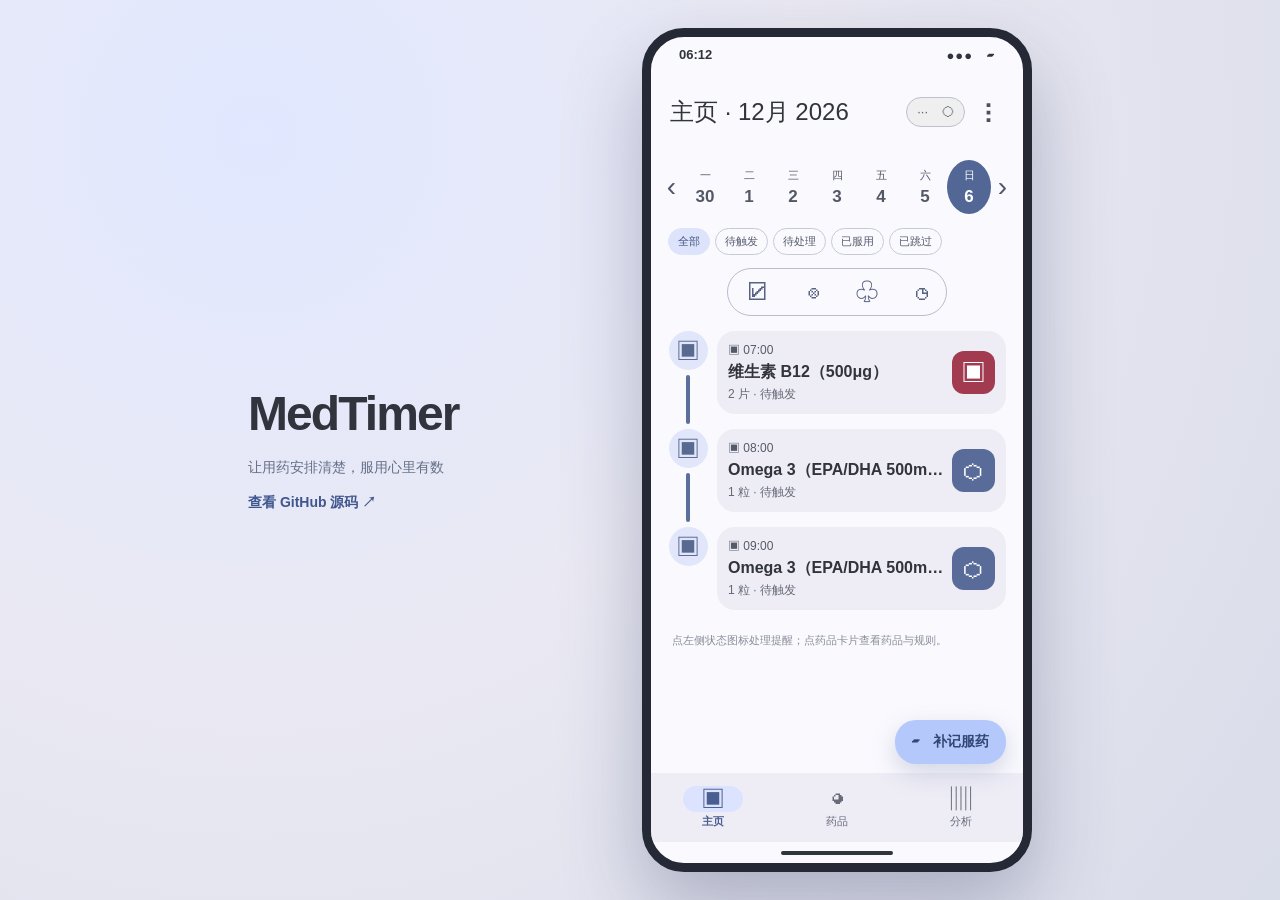
==== index.html @ 26db0005 "Open full demo directly on concentration trend" ====
<!doctype html>
<html lang="zh-CN">
<head>
  <meta charset="utf-8">
  <meta name="viewport" content="width=device-width, initial-scale=1, viewport-fit=cover">
  <meta name="theme-color" content="#faf9fe">
  <meta name="description" content="MedTimer 中文微信小程序界面与交互预览。">
  <title>MedTimer · 微信小程序预览</title>
  <link rel="stylesheet" href="./styles.css?v=concentration-demo-2">
</head>
<body>
  <div class="preview-context"><strong>MedTimer</strong><p>让用药安排清楚，服用心里有数</p><a href="https://github.com/ranielZhang/medtimer-zh-web-demo">查看 GitHub 源码 ↗</a></div>
  <div class="phone" id="phone"><div class="status-bar"><span id="clock">09:41</span><span class="status-signals">●●●　▰</span></div><div id="app" class="app"></div><div class="home-indicator"></div></div>
  <script src="./miniprogram/lib/model.js?v=concentration-demo-2"></script>
  <script src="./app.js?v=concentration-demo-2" defer></script>
</body>
</html>
---- styles.css ----
:root{--bg:#faf9fe;--card:#eeedf5;--blue:#536797;--pale:#dce3fb;--ink:#31333d;--muted:#666a78;--line:#c9cbd6;--green:#91e791}*{box-sizing:border-box}html,body{margin:0;min-height:100%;font-family:-apple-system,BlinkMacSystemFont,"PingFang SC","Microsoft YaHei",sans-serif;color:var(--ink)}body{min-height:100vh;background:radial-gradient(circle at 20% 15%,#e1e8ff,#eae9f3 43%,#d9dce9);display:flex;justify-content:center;align-items:center;gap:64px;padding:24px}button,input,select{font:inherit}.preview-context{width:330px;display:flex;flex-direction:column;gap:15px}.preview-context strong{font-size:48px;line-height:1.1;letter-spacing:-.04em}.preview-context p{font-size:14px;line-height:1.7;color:#657086;margin:0}.preview-context a{color:#40568e;font-size:14px;font-weight:700;text-decoration:none}button{cursor:pointer}button:focus-visible,input:focus-visible,select:focus-visible{outline:3px solid #879bd1;outline-offset:2px}.phone{width:390px;height:min(844px,calc(100vh - 32px));min-height:600px;border:9px solid #252936;border-radius:42px;background:var(--bg);box-shadow:0 35px 80px #3f486b55;overflow:hidden;display:flex;flex-direction:column;position:relative}.status-bar{height:40px;flex:none;padding:10px 28px 4px;font-size:13px;font-weight:700;display:flex;justify-content:space-between}.status-signals{letter-spacing:1px}.home-indicator{height:21px;flex:none;display:flex;align-items:center;justify-content:center}.home-indicator:after{content:"";width:112px;height:4px;border-radius:9px;background:#30343b}.app{flex:1;min-height:0;display:flex;flex-direction:column}.topbar{height:70px;flex:none;display:flex;align-items:center;padding:0 19px;gap:8px}.topbar h1{flex:1;font-size:24px;font-weight:500;line-height:1.15;margin:0}.topbar .back,.topbar .more{border:0;background:none;color:#4c5060;font-size:30px;padding:3px 8px}.topbar .back{font-size:38px}.topbar .capsule{font-size:13px;border:1px solid #bdc0cd;border-radius:18px;padding:5px 10px;color:#5c6070}.scroll{flex:1;min-height:0;overflow-y:auto;scrollbar-width:thin;padding:13px 17px 105px}.scroll::-webkit-scrollbar{width:4px}.scroll::-webkit-scrollbar-thumb{background:#d6d8e0}.week-strip{display:flex;align-items:center;gap:2px;margin:0 -6px 14px}.week-strip>button{border:0;background:none;color:#50556a;font-size:28px;width:25px;padding:0}.week-days{flex:1;display:flex;justify-content:space-between}.week-day{border:0;background:none;display:flex;flex-direction:column;align-items:center;justify-content:center;gap:4px;color:#535866;border-radius:50%;height:54px;width:44px;padding:0}.week-day small{font-size:11px}.week-day strong{font-size:17px}.week-day.selected{background:var(--blue);color:white}.filter-row{display:flex;gap:5px;overflow:auto;scrollbar-width:none;margin-bottom:13px}.filter-row::-webkit-scrollbar{display:none}.filter-row button{white-space:nowrap;border:1px solid #c7c9d5;background:transparent;color:#555b6e;border-radius:20px;padding:5px 9px;font-size:11px}.filter-row button.active{background:var(--pale);border-color:var(--pale);color:#425784}.selection-actions{width:220px;height:48px;border:1.5px solid #b9bdcc;border-radius:30px;margin:8px auto 15px;display:flex;justify-content:space-around;align-items:center;color:#566383;font-size:24px}.timeline{display:flex;flex-direction:column}.event-row{display:flex;gap:9px;min-height:82px}.rail{width:40px;flex:none;display:flex;align-items:center;flex-direction:column}.status-circle{width:39px;height:39px;border:0;border-radius:50%;background:#b4c6f8;color:#36466e;font-size:24px;display:flex;align-items:center;justify-content:center;flex:none}.status-circle.taken{background:#9bea9a;color:#315f4a}.status-circle.scheduled{background:#e1e6fb;color:#596a91}.status-circle.snoozed{background:#e2dafa;color:#66558c}.rail-line{width:4px;background:#5b6e9c;border-radius:5px;flex:1;margin:5px 0}.event-row:last-child .rail-line{background:transparent}.event-card{display:flex;align-items:center;background:var(--card);border:0;border-radius:18px;min-width:0;flex:1;margin-bottom:15px;padding:11px;text-align:left;color:var(--ink)}.event-copy{flex:1;min-width:0;display:flex;flex-direction:column;gap:3px}.event-time{font-size:12px;color:#555a69}.event-name{font-size:16px;font-weight:700;overflow:hidden;text-overflow:ellipsis;white-space:nowrap}.event-dose{font-size:12px;color:#656978}.swatch{height:43px;width:43px;flex:none;margin-left:8px;background:var(--blue);color:white;border-radius:12px;display:flex;align-items:center;justify-content:center;font-size:25px}.hint{font-size:11px;color:#888d9b;line-height:1.5;margin:7px 4px 30px}.empty{text-align:center;padding:54px 10px;color:#858b9a;font-size:13px}.tabbar{height:69px;flex:none;background:#eeedf6;display:flex;justify-content:space-around}.tabbar button{border:0;background:none;width:33%;display:flex;flex-direction:column;align-items:center;justify-content:center;gap:2px;color:#666a79;font-size:11px}.tabbar button b{font-size:24px;line-height:1;font-weight:400;border-radius:20px;padding:1px 18px}.tabbar button.current{color:#4a5f91;font-weight:700}.tabbar button.current b{background:#dce3ff}.fab{position:absolute;bottom:99px;right:17px;border:0;border-radius:21px;background:#b4c8fb;color:#314875;padding:13px 17px;font-size:14px;font-weight:700;box-shadow:0 9px 23px #65749b44}.medicine-card{width:100%;border:0;background:var(--card);border-radius:19px;margin:0 0 14px;padding:18px 15px;text-align:left;color:var(--ink);box-shadow:0 3px 10px #55557715}.medicine-top{display:flex;align-items:center}.medicine-top .swatch{margin:0 12px 0 0}.medicine-text{flex:1;min-width:0;display:flex;flex-direction:column;gap:4px}.medicine-text strong{font-size:16px;line-height:1.25}.medicine-text small{font-size:11px;color:#686d7c}.drag{font-size:21px;color:#787f90}.tags{display:flex;gap:6px;flex-wrap:wrap;margin:12px 0 0 55px}.tags span{background:#dce3fb;color:#53618d;padding:5px 9px;border-radius:14px;font-size:10px}.analysis-switch{display:flex;gap:5px;align-items:center;margin-bottom:14px}.analysis-switch button{width:42px;height:36px;border:1.5px solid #b9bdcc;background:transparent;border-radius:10px;color:#5b6175;font-size:22px}.analysis-switch button.active{background:#dce3fc;border-color:#dce3fc}.analysis-switch select{margin-left:auto;background:#dce3fc;color:#4c5e8b;border:0;padding:9px;border-radius:10px;font-size:13px}.chart-card,.table-card,.calendar-card{background:var(--card);border-radius:20px;padding:20px 13px;margin-bottom:12px}.chart-bars{height:280px;border-bottom:1px solid #b0b4c2;display:flex;justify-content:space-around;align-items:flex-end}.chart-bars.range-30{overflow-x:auto;justify-content:flex-start;gap:4px}.chart-bars.range-30 .bar-col{flex:0 0 24px}.chart-bars.range-30 .bar-stack{width:12px}.bar-col{flex:1;height:100%;display:flex;align-items:center;justify-content:flex-end;flex-direction:column;gap:6px;color:#6b6f7c;font-size:10px}.bar-stack{width:18px;height:90%;display:flex;flex-direction:column;justify-content:flex-end}.bar-taken{background:#526697}.bar-skipped{background:#aec0f3}.legend{display:flex;gap:16px;color:#526697;font-size:11px;margin-top:14px}.legend span:last-child{color:#9fb0e2}.summaries{display:flex;gap:10px}.summary{background:var(--card);border-radius:18px;flex:1;padding:16px 9px;display:flex;flex-direction:column;align-items:center;gap:10px;font-size:11px;color:#6b6f7c}.summary b{font-size:31px;color:#536797}.table-row{display:grid;grid-template-columns:87px 1fr 50px;gap:6px;border-bottom:1px solid #bec1cd;padding:11px 4px;font-size:12px}.table-row.head{font-weight:700}.calendar-head{display:flex;justify-content:space-between;align-items:center;padding:1px 9px 15px;font-size:16px;font-weight:700}.calendar-head button{border:0;background:none;font-size:27px;color:#59627e}.calendar-grid{display:grid;grid-template-columns:repeat(7,1fr);gap:4px}.calendar-cell{border:0;aspect-ratio:1;border-radius:50%;background:#e0e5fb;display:flex;align-items:center;justify-content:center;color:#40465b;font-size:12px}.calendar-cell.day-label{background:none;font-size:11px}.calendar-cell.outside{opacity:.4}.calendar-cell.selected{background:#536797;color:white}.calendar-cell.has-event{font-weight:800}.calendar-list{margin-top:16px;border-top:1px solid var(--line);padding-top:9px;font-size:11px;line-height:1.8}.editor-card{background:#f0eff8;border-radius:18px;padding:17px;margin:0 0 15px}.editor-head{display:flex;align-items:center}.editor-head .swatch{border-radius:50%;margin:0 12px 0 0}.editor-tools{display:flex;justify-content:space-between;font-size:23px;color:#556a99;margin-top:14px}.field{display:flex;flex-direction:column;gap:6px;margin-bottom:13px;font-size:11px;color:#636979}.field input,.field select{width:100%;border:1.5px solid #b5b8c6;background:#fbfaff;border-radius:10px;min-height:38px;padding:7px 10px;color:#333640;font-size:15px}.field-row{display:flex;gap:10px}.field-row .field{flex:1;min-width:0}.subhead{font-size:17px;font-weight:700;margin:18px 4px 12px}.reminder-card{width:100%;border:1px solid #bfc2cf;background:#eeedf5;text-align:left;color:var(--ink);border-radius:17px;padding:15px;margin-bottom:11px}.reminder-card strong{font-size:17px}.reminder-card small{font-size:12px;color:#737887;display:block;margin:6px 0 10px}.advanced-pill{background:#566b9d;color:white;text-align:center;border-radius:22px;padding:7px;font-size:12px}.editor-actions{display:flex;gap:8px;margin:14px 0 40px}.editor-actions button,.add-rule{border:0;background:#566b9d;color:white;border-radius:20px;padding:11px 15px;flex:1;font-size:13px}.editor-actions button.danger{background:#f8e5e9;color:#a23b50}.add-rule{display:block;margin:13px 0}.weekday-choices{display:flex;gap:5px;flex-wrap:wrap;margin:10px 0 18px}.weekday-choices button{height:34px;width:34px;border-radius:50%;border:0;background:#e4e6ef;color:#606677;font-size:12px}.weekday-choices button.selected{background:#566b9d;color:white}.check-row{display:flex;gap:9px;align-items:center;font-size:13px;margin:13px 0}.notice{font-size:11px;color:#858b9b;line-height:1.6;margin:11px 0}.overlay{position:absolute;inset:0;background:#18213c70;z-index:10;display:flex;align-items:flex-end}.sheet{background:#fbfaff;border-radius:20px 20px 0 0;width:100%;padding:22px 18px 28px}.sheet h2{font-size:17px;margin:0 0 15px}.sheet button{display:block;width:100%;border:0;border-bottom:1px solid #d7d9e1;background:none;text-align:left;padding:13px 9px;color:#384054;font-size:14px}.sheet button:last-child{border-bottom:0;color:#7d8391}.menu-pop{position:absolute;z-index:8;right:15px;top:106px;background:#fff;border:1px solid #d1d4df;border-radius:12px;box-shadow:0 12px 25px #55557733;min-width:170px}.menu-pop button{display:block;width:100%;border:0;background:none;text-align:left;padding:12px;font-size:12px;color:#40495f}.menu-pop button+button{border-top:1px solid #edf0f5}@media(max-width:800px){body{display:flex;flex-direction:column;justify-content:flex-start;gap:12px;padding:18px 0 0;background:var(--bg)}.preview-context{width:calc(100vw - 36px);gap:6px}.preview-context strong{font-size:32px}.preview-context p,.preview-context a{font-size:12px}.phone{width:100vw;height:calc(100dvh - 140px);min-height:0;border:0;border-radius:0;box-shadow:none}.status-bar{height:36px}}

.concentration-card{background:var(--card);border-radius:20px;padding:18px 14px;margin-bottom:12px;min-height:280px}.concentration-svg{display:block;width:100%;height:auto;overflow:visible}.concentration-svg line{stroke:#c4c7d2;stroke-width:1}.concentration-axis{display:flex;justify-content:space-between;color:var(--muted);font-size:10px;padding-top:5px}.concentration-legend{display:flex;flex-direction:column;gap:9px;margin-top:16px;color:var(--muted);font-size:11px}.concentration-legend span{display:flex;align-items:center;gap:7px}.concentration-legend i{width:9px;height:9px;border-radius:50%;flex:none}.concentration-note{font-size:11px;line-height:1.6;color:#858b9b;margin:7px 4px 24px}.concentration-empty{text-align:center;min-height:245px;display:flex;flex-direction:column;align-items:center;justify-content:center;color:var(--muted);padding:20px}.concentration-empty p{font-size:12px;line-height:1.6}.concentration-empty button{border:0;border-radius:18px;background:var(--blue);color:#fff;padding:9px 15px;font-size:12px}
.concentration-scale{font-size:11px;color:var(--muted);margin:0 0 9px 2px}
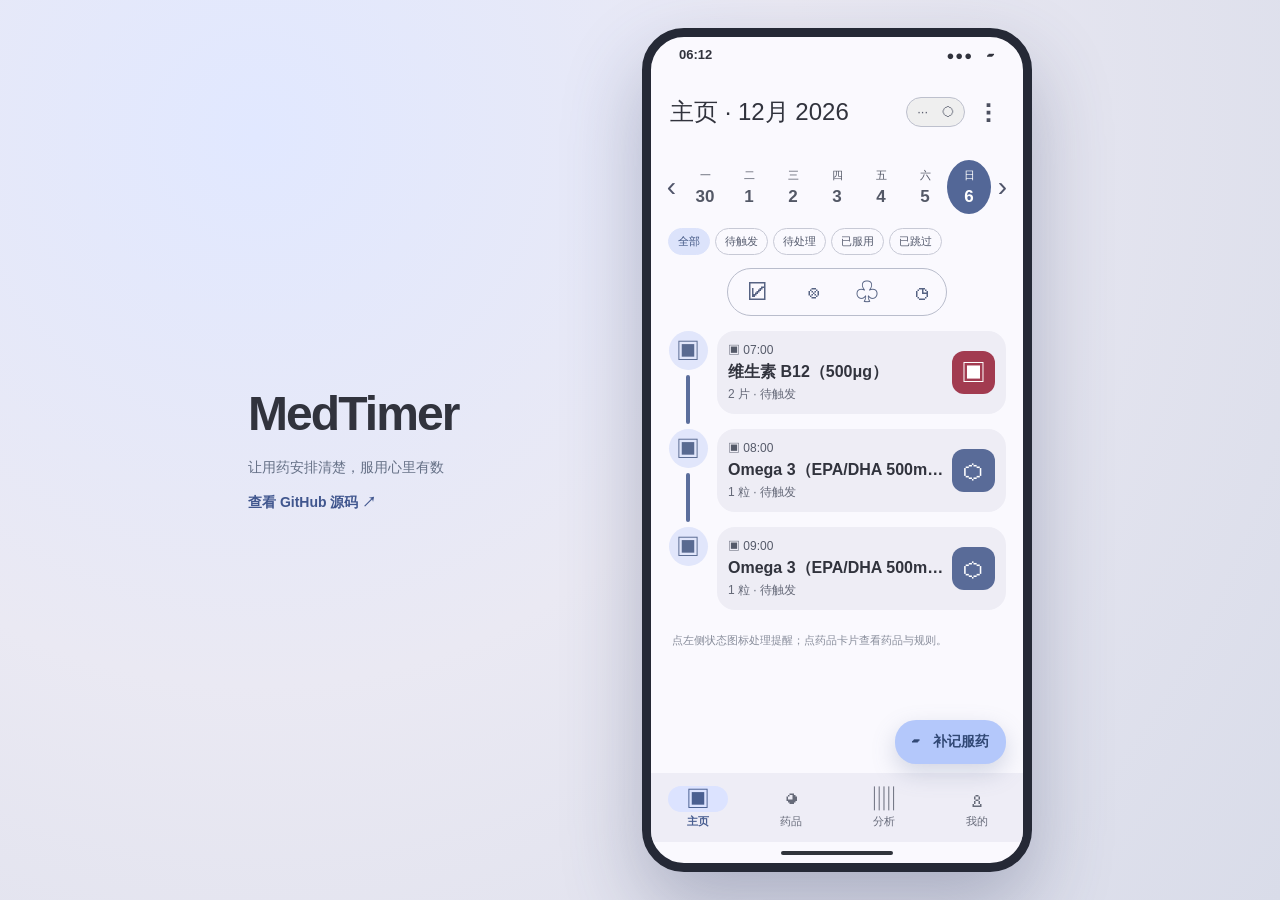
==== commit b843e6cc: "Add My tab to bottom navigation" ====
--- a/index.html
+++ b/index.html
@@ -6,12 +6,12 @@
   <meta name="theme-color" content="#faf9fe">
   <meta name="description" content="MedTimer 中文微信小程序界面与交互预览。">
   <title>MedTimer · 微信小程序预览</title>
-  <link rel="stylesheet" href="./styles.css?v=concentration-demo-2">
+  <link rel="stylesheet" href="./styles.css?v=family-my-1">
 </head>
 <body>
   <div class="preview-context"><strong>MedTimer</strong><p>让用药安排清楚，服用心里有数</p><a href="https://github.com/ranielZhang/medtimer-zh-web-demo">查看 GitHub 源码 ↗</a></div>
   <div class="phone" id="phone"><div class="status-bar"><span id="clock">09:41</span><span class="status-signals">●●●　▰</span></div><div id="app" class="app"></div><div class="home-indicator"></div></div>
-  <script src="./miniprogram/lib/model.js?v=concentration-demo-2"></script>
-  <script src="./app.js?v=concentration-demo-2" defer></script>
+  <script src="./miniprogram/lib/model.js?v=family-my-1"></script>
+  <script src="./app.js?v=family-my-1" defer></script>
 </body>
 </html>
--- a/styles.css
+++ b/styles.css
@@ -1,4 +1,7 @@
-:root{--bg:#faf9fe;--card:#eeedf5;--blue:#536797;--pale:#dce3fb;--ink:#31333d;--muted:#666a78;--line:#c9cbd6;--green:#91e791}*{box-sizing:border-box}html,body{margin:0;min-height:100%;font-family:-apple-system,BlinkMacSystemFont,"PingFang SC","Microsoft YaHei",sans-serif;color:var(--ink)}body{min-height:100vh;background:radial-gradient(circle at 20% 15%,#e1e8ff,#eae9f3 43%,#d9dce9);display:flex;justify-content:center;align-items:center;gap:64px;padding:24px}button,input,select{font:inherit}.preview-context{width:330px;display:flex;flex-direction:column;gap:15px}.preview-context strong{font-size:48px;line-height:1.1;letter-spacing:-.04em}.preview-context p{font-size:14px;line-height:1.7;color:#657086;margin:0}.preview-context a{color:#40568e;font-size:14px;font-weight:700;text-decoration:none}button{cursor:pointer}button:focus-visible,input:focus-visible,select:focus-visible{outline:3px solid #879bd1;outline-offset:2px}.phone{width:390px;height:min(844px,calc(100vh - 32px));min-height:600px;border:9px solid #252936;border-radius:42px;background:var(--bg);box-shadow:0 35px 80px #3f486b55;overflow:hidden;display:flex;flex-direction:column;position:relative}.status-bar{height:40px;flex:none;padding:10px 28px 4px;font-size:13px;font-weight:700;display:flex;justify-content:space-between}.status-signals{letter-spacing:1px}.home-indicator{height:21px;flex:none;display:flex;align-items:center;justify-content:center}.home-indicator:after{content:"";width:112px;height:4px;border-radius:9px;background:#30343b}.app{flex:1;min-height:0;display:flex;flex-direction:column}.topbar{height:70px;flex:none;display:flex;align-items:center;padding:0 19px;gap:8px}.topbar h1{flex:1;font-size:24px;font-weight:500;line-height:1.15;margin:0}.topbar .back,.topbar .more{border:0;background:none;color:#4c5060;font-size:30px;padding:3px 8px}.topbar .back{font-size:38px}.topbar .capsule{font-size:13px;border:1px solid #bdc0cd;border-radius:18px;padding:5px 10px;color:#5c6070}.scroll{flex:1;min-height:0;overflow-y:auto;scrollbar-width:thin;padding:13px 17px 105px}.scroll::-webkit-scrollbar{width:4px}.scroll::-webkit-scrollbar-thumb{background:#d6d8e0}.week-strip{display:flex;align-items:center;gap:2px;margin:0 -6px 14px}.week-strip>button{border:0;background:none;color:#50556a;font-size:28px;width:25px;padding:0}.week-days{flex:1;display:flex;justify-content:space-between}.week-day{border:0;background:none;display:flex;flex-direction:column;align-items:center;justify-content:center;gap:4px;color:#535866;border-radius:50%;height:54px;width:44px;padding:0}.week-day small{font-size:11px}.week-day strong{font-size:17px}.week-day.selected{background:var(--blue);color:white}.filter-row{display:flex;gap:5px;overflow:auto;scrollbar-width:none;margin-bottom:13px}.filter-row::-webkit-scrollbar{display:none}.filter-row button{white-space:nowrap;border:1px solid #c7c9d5;background:transparent;color:#555b6e;border-radius:20px;padding:5px 9px;font-size:11px}.filter-row button.active{background:var(--pale);border-color:var(--pale);color:#425784}.selection-actions{width:220px;height:48px;border:1.5px solid #b9bdcc;border-radius:30px;margin:8px auto 15px;display:flex;justify-content:space-around;align-items:center;color:#566383;font-size:24px}.timeline{display:flex;flex-direction:column}.event-row{display:flex;gap:9px;min-height:82px}.rail{width:40px;flex:none;display:flex;align-items:center;flex-direction:column}.status-circle{width:39px;height:39px;border:0;border-radius:50%;background:#b4c6f8;color:#36466e;font-size:24px;display:flex;align-items:center;justify-content:center;flex:none}.status-circle.taken{background:#9bea9a;color:#315f4a}.status-circle.scheduled{background:#e1e6fb;color:#596a91}.status-circle.snoozed{background:#e2dafa;color:#66558c}.rail-line{width:4px;background:#5b6e9c;border-radius:5px;flex:1;margin:5px 0}.event-row:last-child .rail-line{background:transparent}.event-card{display:flex;align-items:center;background:var(--card);border:0;border-radius:18px;min-width:0;flex:1;margin-bottom:15px;padding:11px;text-align:left;color:var(--ink)}.event-copy{flex:1;min-width:0;display:flex;flex-direction:column;gap:3px}.event-time{font-size:12px;color:#555a69}.event-name{font-size:16px;font-weight:700;overflow:hidden;text-overflow:ellipsis;white-space:nowrap}.event-dose{font-size:12px;color:#656978}.swatch{height:43px;width:43px;flex:none;margin-left:8px;background:var(--blue);color:white;border-radius:12px;display:flex;align-items:center;justify-content:center;font-size:25px}.hint{font-size:11px;color:#888d9b;line-height:1.5;margin:7px 4px 30px}.empty{text-align:center;padding:54px 10px;color:#858b9a;font-size:13px}.tabbar{height:69px;flex:none;background:#eeedf6;display:flex;justify-content:space-around}.tabbar button{border:0;background:none;width:33%;display:flex;flex-direction:column;align-items:center;justify-content:center;gap:2px;color:#666a79;font-size:11px}.tabbar button b{font-size:24px;line-height:1;font-weight:400;border-radius:20px;padding:1px 18px}.tabbar button.current{color:#4a5f91;font-weight:700}.tabbar button.current b{background:#dce3ff}.fab{position:absolute;bottom:99px;right:17px;border:0;border-radius:21px;background:#b4c8fb;color:#314875;padding:13px 17px;font-size:14px;font-weight:700;box-shadow:0 9px 23px #65749b44}.medicine-card{width:100%;border:0;background:var(--card);border-radius:19px;margin:0 0 14px;padding:18px 15px;text-align:left;color:var(--ink);box-shadow:0 3px 10px #55557715}.medicine-top{display:flex;align-items:center}.medicine-top .swatch{margin:0 12px 0 0}.medicine-text{flex:1;min-width:0;display:flex;flex-direction:column;gap:4px}.medicine-text strong{font-size:16px;line-height:1.25}.medicine-text small{font-size:11px;color:#686d7c}.drag{font-size:21px;color:#787f90}.tags{display:flex;gap:6px;flex-wrap:wrap;margin:12px 0 0 55px}.tags span{background:#dce3fb;color:#53618d;padding:5px 9px;border-radius:14px;font-size:10px}.analysis-switch{display:flex;gap:5px;align-items:center;margin-bottom:14px}.analysis-switch button{width:42px;height:36px;border:1.5px solid #b9bdcc;background:transparent;border-radius:10px;color:#5b6175;font-size:22px}.analysis-switch button.active{background:#dce3fc;border-color:#dce3fc}.analysis-switch select{margin-left:auto;background:#dce3fc;color:#4c5e8b;border:0;padding:9px;border-radius:10px;font-size:13px}.chart-card,.table-card,.calendar-card{background:var(--card);border-radius:20px;padding:20px 13px;margin-bottom:12px}.chart-bars{height:280px;border-bottom:1px solid #b0b4c2;display:flex;justify-content:space-around;align-items:flex-end}.chart-bars.range-30{overflow-x:auto;justify-content:flex-start;gap:4px}.chart-bars.range-30 .bar-col{flex:0 0 24px}.chart-bars.range-30 .bar-stack{width:12px}.bar-col{flex:1;height:100%;display:flex;align-items:center;justify-content:flex-end;flex-direction:column;gap:6px;color:#6b6f7c;font-size:10px}.bar-stack{width:18px;height:90%;display:flex;flex-direction:column;justify-content:flex-end}.bar-taken{background:#526697}.bar-skipped{background:#aec0f3}.legend{display:flex;gap:16px;color:#526697;font-size:11px;margin-top:14px}.legend span:last-child{color:#9fb0e2}.summaries{display:flex;gap:10px}.summary{background:var(--card);border-radius:18px;flex:1;padding:16px 9px;display:flex;flex-direction:column;align-items:center;gap:10px;font-size:11px;color:#6b6f7c}.summary b{font-size:31px;color:#536797}.table-row{display:grid;grid-template-columns:87px 1fr 50px;gap:6px;border-bottom:1px solid #bec1cd;padding:11px 4px;font-size:12px}.table-row.head{font-weight:700}.calendar-head{display:flex;justify-content:space-between;align-items:center;padding:1px 9px 15px;font-size:16px;font-weight:700}.calendar-head button{border:0;background:none;font-size:27px;color:#59627e}.calendar-grid{display:grid;grid-template-columns:repeat(7,1fr);gap:4px}.calendar-cell{border:0;aspect-ratio:1;border-radius:50%;background:#e0e5fb;display:flex;align-items:center;justify-content:center;color:#40465b;font-size:12px}.calendar-cell.day-label{background:none;font-size:11px}.calendar-cell.outside{opacity:.4}.calendar-cell.selected{background:#536797;color:white}.calendar-cell.has-event{font-weight:800}.calendar-list{margin-top:16px;border-top:1px solid var(--line);padding-top:9px;font-size:11px;line-height:1.8}.editor-card{background:#f0eff8;border-radius:18px;padding:17px;margin:0 0 15px}.editor-head{display:flex;align-items:center}.editor-head .swatch{border-radius:50%;margin:0 12px 0 0}.editor-tools{display:flex;justify-content:space-between;font-size:23px;color:#556a99;margin-top:14px}.field{display:flex;flex-direction:column;gap:6px;margin-bottom:13px;font-size:11px;color:#636979}.field input,.field select{width:100%;border:1.5px solid #b5b8c6;background:#fbfaff;border-radius:10px;min-height:38px;padding:7px 10px;color:#333640;font-size:15px}.field-row{display:flex;gap:10px}.field-row .field{flex:1;min-width:0}.subhead{font-size:17px;font-weight:700;margin:18px 4px 12px}.reminder-card{width:100%;border:1px solid #bfc2cf;background:#eeedf5;text-align:left;color:var(--ink);border-radius:17px;padding:15px;margin-bottom:11px}.reminder-card strong{font-size:17px}.reminder-card small{font-size:12px;color:#737887;display:block;margin:6px 0 10px}.advanced-pill{background:#566b9d;color:white;text-align:center;border-radius:22px;padding:7px;font-size:12px}.editor-actions{display:flex;gap:8px;margin:14px 0 40px}.editor-actions button,.add-rule{border:0;background:#566b9d;color:white;border-radius:20px;padding:11px 15px;flex:1;font-size:13px}.editor-actions button.danger{background:#f8e5e9;color:#a23b50}.add-rule{display:block;margin:13px 0}.weekday-choices{display:flex;gap:5px;flex-wrap:wrap;margin:10px 0 18px}.weekday-choices button{height:34px;width:34px;border-radius:50%;border:0;background:#e4e6ef;color:#606677;font-size:12px}.weekday-choices button.selected{background:#566b9d;color:white}.check-row{display:flex;gap:9px;align-items:center;font-size:13px;margin:13px 0}.notice{font-size:11px;color:#858b9b;line-height:1.6;margin:11px 0}.overlay{position:absolute;inset:0;background:#18213c70;z-index:10;display:flex;align-items:flex-end}.sheet{background:#fbfaff;border-radius:20px 20px 0 0;width:100%;padding:22px 18px 28px}.sheet h2{font-size:17px;margin:0 0 15px}.sheet button{display:block;width:100%;border:0;border-bottom:1px solid #d7d9e1;background:none;text-align:left;padding:13px 9px;color:#384054;font-size:14px}.sheet button:last-child{border-bottom:0;color:#7d8391}.menu-pop{position:absolute;z-index:8;right:15px;top:106px;background:#fff;border:1px solid #d1d4df;border-radius:12px;box-shadow:0 12px 25px #55557733;min-width:170px}.menu-pop button{display:block;width:100%;border:0;background:none;text-align:left;padding:12px;font-size:12px;color:#40495f}.menu-pop button+button{border-top:1px solid #edf0f5}@media(max-width:800px){body{display:flex;flex-direction:column;justify-content:flex-start;gap:12px;padding:18px 0 0;background:var(--bg)}.preview-context{width:calc(100vw - 36px);gap:6px}.preview-context strong{font-size:32px}.preview-context p,.preview-context a{font-size:12px}.phone{width:100vw;height:calc(100dvh - 140px);min-height:0;border:0;border-radius:0;box-shadow:none}.status-bar{height:36px}}
+:root{--bg:#faf9fe;--card:#eeedf5;--blue:#536797;--pale:#dce3fb;--ink:#31333d;--muted:#666a78;--line:#c9cbd6;--green:#91e791}*{box-sizing:border-box}html,body{margin:0;min-height:100%;font-family:-apple-system,BlinkMacSystemFont,"PingFang SC","Microsoft YaHei",sans-serif;color:var(--ink)}body{min-height:100vh;background:radial-gradient(circle at 20% 15%,#e1e8ff,#eae9f3 43%,#d9dce9);display:flex;justify-content:center;align-items:center;gap:64px;padding:24px}button,input,select{font:inherit}.preview-context{width:330px;display:flex;flex-direction:column;gap:15px}.preview-context strong{font-size:48px;line-height:1.1;letter-spacing:-.04em}.preview-context p{font-size:14px;line-height:1.7;color:#657086;margin:0}.preview-context a{color:#40568e;font-size:14px;font-weight:700;text-decoration:none}button{cursor:pointer}button:focus-visible,input:focus-visible,select:focus-visible{outline:3px solid #879bd1;outline-offset:2px}.phone{width:390px;height:min(844px,calc(100vh - 32px));min-height:600px;border:9px solid #252936;border-radius:42px;background:var(--bg);box-shadow:0 35px 80px #3f486b55;overflow:hidden;display:flex;flex-direction:column;position:relative}.status-bar{height:40px;flex:none;padding:10px 28px 4px;font-size:13px;font-weight:700;display:flex;justify-content:space-between}.status-signals{letter-spacing:1px}.home-indicator{height:21px;flex:none;display:flex;align-items:center;justify-content:center}.home-indicator:after{content:"";width:112px;height:4px;border-radius:9px;background:#30343b}.app{flex:1;min-height:0;display:flex;flex-direction:column}.topbar{height:70px;flex:none;display:flex;align-items:center;padding:0 19px;gap:8px}.topbar h1{flex:1;font-size:24px;font-weight:500;line-height:1.15;margin:0}.topbar .back,.topbar .more{border:0;background:none;color:#4c5060;font-size:30px;padding:3px 8px}.topbar .back{font-size:38px}.topbar .capsule{font-size:13px;border:1px solid #bdc0cd;border-radius:18px;padding:5px 10px;color:#5c6070}.scroll{flex:1;min-height:0;overflow-y:auto;scrollbar-width:thin;padding:13px 17px 105px}.scroll::-webkit-scrollbar{width:4px}.scroll::-webkit-scrollbar-thumb{background:#d6d8e0}.week-strip{display:flex;align-items:center;gap:2px;margin:0 -6px 14px}.week-strip>button{border:0;background:none;color:#50556a;font-size:28px;width:25px;padding:0}.week-days{flex:1;display:flex;justify-content:space-between}.week-day{border:0;background:none;display:flex;flex-direction:column;align-items:center;justify-content:center;gap:4px;color:#535866;border-radius:50%;height:54px;width:44px;padding:0}.week-day small{font-size:11px}.week-day strong{font-size:17px}.week-day.selected{background:var(--blue);color:white}.filter-row{display:flex;gap:5px;overflow:auto;scrollbar-width:none;margin-bottom:13px}.filter-row::-webkit-scrollbar{display:none}.filter-row button{white-space:nowrap;border:1px solid #c7c9d5;background:transparent;color:#555b6e;border-radius:20px;padding:5px 9px;font-size:11px}.filter-row button.active{background:var(--pale);border-color:var(--pale);color:#425784}.selection-actions{width:220px;height:48px;border:1.5px solid #b9bdcc;border-radius:30px;margin:8px auto 15px;display:flex;justify-content:space-around;align-items:center;color:#566383;font-size:24px}.timeline{display:flex;flex-direction:column}.event-row{display:flex;gap:9px;min-height:82px}.rail{width:40px;flex:none;display:flex;align-items:center;flex-direction:column}.status-circle{width:39px;height:39px;border:0;border-radius:50%;background:#b4c6f8;color:#36466e;font-size:24px;display:flex;align-items:center;justify-content:center;flex:none}.status-circle.taken{background:#9bea9a;color:#315f4a}.status-circle.scheduled{background:#e1e6fb;color:#596a91}.status-circle.snoozed{background:#e2dafa;color:#66558c}.rail-line{width:4px;background:#5b6e9c;border-radius:5px;flex:1;margin:5px 0}.event-row:last-child .rail-line{background:transparent}.event-card{display:flex;align-items:center;background:var(--card);border:0;border-radius:18px;min-width:0;flex:1;margin-bottom:15px;padding:11px;text-align:left;color:var(--ink)}.event-copy{flex:1;min-width:0;display:flex;flex-direction:column;gap:3px}.event-time{font-size:12px;color:#555a69}.event-name{font-size:16px;font-weight:700;overflow:hidden;text-overflow:ellipsis;white-space:nowrap}.event-dose{font-size:12px;color:#656978}.swatch{height:43px;width:43px;flex:none;margin-left:8px;background:var(--blue);color:white;border-radius:12px;display:flex;align-items:center;justify-content:center;font-size:25px}.hint{font-size:11px;color:#888d9b;line-height:1.5;margin:7px 4px 30px}.empty{text-align:center;padding:54px 10px;color:#858b9a;font-size:13px}.tabbar{height:69px;flex:none;background:#eeedf6;display:flex;justify-content:space-around}.tabbar button{border:0;background:none;width:25%;display:flex;flex-direction:column;align-items:center;justify-content:center;gap:2px;color:#666a79;font-size:11px}.tabbar button b{font-size:24px;line-height:1;font-weight:400;border-radius:20px;padding:1px 18px}.tabbar button.current{color:#4a5f91;font-weight:700}.tabbar button.current b{background:#dce3ff}.fab{position:absolute;bottom:99px;right:17px;border:0;border-radius:21px;background:#b4c8fb;color:#314875;padding:13px 17px;font-size:14px;font-weight:700;box-shadow:0 9px 23px #65749b44}.medicine-card{width:100%;border:0;background:var(--card);border-radius:19px;margin:0 0 14px;padding:18px 15px;text-align:left;color:var(--ink);box-shadow:0 3px 10px #55557715}.medicine-top{display:flex;align-items:center}.medicine-top .swatch{margin:0 12px 0 0}.medicine-text{flex:1;min-width:0;display:flex;flex-direction:column;gap:4px}.medicine-text strong{font-size:16px;line-height:1.25}.medicine-text small{font-size:11px;color:#686d7c}.drag{font-size:21px;color:#787f90}.tags{display:flex;gap:6px;flex-wrap:wrap;margin:12px 0 0 55px}.tags span{background:#dce3fb;color:#53618d;padding:5px 9px;border-radius:14px;font-size:10px}.analysis-switch{display:flex;gap:5px;align-items:center;margin-bottom:14px}.analysis-switch button{width:42px;height:36px;border:1.5px solid #b9bdcc;background:transparent;border-radius:10px;color:#5b6175;font-size:22px}.analysis-switch button.active{background:#dce3fc;border-color:#dce3fc}.analysis-switch select{margin-left:auto;background:#dce3fc;color:#4c5e8b;border:0;padding:9px;border-radius:10px;font-size:13px}.chart-card,.table-card,.calendar-card{background:var(--card);border-radius:20px;padding:20px 13px;margin-bottom:12px}.chart-bars{height:280px;border-bottom:1px solid #b0b4c2;display:flex;justify-content:space-around;align-items:flex-end}.chart-bars.range-30{overflow:hidden;justify-content:space-between;gap:0}.chart-bars.range-30 .bar-col{flex:1 1 0;min-width:0}.chart-bars.range-30 .bar-stack{width:6px}.bar-col{flex:1;height:100%;display:flex;align-items:center;justify-content:flex-end;flex-direction:column;gap:6px;color:#6b6f7c;font-size:10px}.bar-stack{width:18px;height:90%;display:flex;flex-direction:column;justify-content:flex-end}.bar-taken{background:#526697}.bar-skipped{background:#aec0f3}.legend{display:flex;gap:16px;color:#526697;font-size:11px;margin-top:14px}.legend span:last-child{color:#9fb0e2}.summaries{display:flex;gap:10px}.summary{background:var(--card);border-radius:18px;flex:1;padding:16px 9px;display:flex;flex-direction:column;align-items:center;gap:10px;font-size:11px;color:#6b6f7c}.summary b{font-size:31px;color:#536797}.table-row{display:grid;grid-template-columns:87px 1fr 50px;gap:6px;border-bottom:1px solid #bec1cd;padding:11px 4px;font-size:12px}.table-row.head{font-weight:700}.calendar-head{display:flex;justify-content:space-between;align-items:center;padding:1px 9px 15px;font-size:16px;font-weight:700}.calendar-head button{border:0;background:none;font-size:27px;color:#59627e}.calendar-grid{display:grid;grid-template-columns:repeat(7,1fr);gap:4px}.calendar-cell{border:0;aspect-ratio:1;border-radius:50%;background:#e0e5fb;display:flex;align-items:center;justify-content:center;color:#40465b;font-size:12px}.calendar-cell.day-label{background:none;font-size:11px}.calendar-cell.outside{opacity:.4}.calendar-cell.selected{background:#536797;color:white}.calendar-cell.has-event{font-weight:800}.calendar-list{margin-top:16px;border-top:1px solid var(--line);padding-top:9px;font-size:11px;line-height:1.8}.editor-card{background:#f0eff8;border-radius:18px;padding:17px;margin:0 0 15px}.editor-head{display:flex;align-items:center}.editor-head .swatch{border-radius:50%;margin:0 12px 0 0}.editor-tools{display:flex;justify-content:space-between;font-size:23px;color:#556a99;margin-top:14px}.field{display:flex;flex-direction:column;gap:6px;margin-bottom:13px;font-size:11px;color:#636979}.field input,.field select{width:100%;border:1.5px solid #b5b8c6;background:#fbfaff;border-radius:10px;min-height:38px;padding:7px 10px;color:#333640;font-size:15px}.field-row{display:flex;gap:10px}.field-row .field{flex:1;min-width:0}.subhead{font-size:17px;font-weight:700;margin:18px 4px 12px}.reminder-card{width:100%;border:1px solid #bfc2cf;background:#eeedf5;text-align:left;color:var(--ink);border-radius:17px;padding:15px;margin-bottom:11px}.reminder-card strong{font-size:17px}.reminder-card small{font-size:12px;color:#737887;display:block;margin:6px 0 10px}.advanced-pill{background:#566b9d;color:white;text-align:center;border-radius:22px;padding:7px;font-size:12px}.editor-actions{display:flex;gap:8px;margin:14px 0 40px}.editor-actions button,.add-rule{border:0;background:#566b9d;color:white;border-radius:20px;padding:11px 15px;flex:1;font-size:13px}.editor-actions button.danger{background:#f8e5e9;color:#a23b50}.add-rule{display:block;margin:13px 0}.weekday-choices{display:flex;gap:5px;flex-wrap:wrap;margin:10px 0 18px}.weekday-choices button{height:34px;width:34px;border-radius:50%;border:0;background:#e4e6ef;color:#606677;font-size:12px}.weekday-choices button.selected{background:#566b9d;color:white}.check-row{display:flex;gap:9px;align-items:center;font-size:13px;margin:13px 0}.notice{font-size:11px;color:#858b9b;line-height:1.6;margin:11px 0}.overlay{position:absolute;inset:0;background:#18213c70;z-index:10;display:flex;align-items:flex-end}.sheet{background:#fbfaff;border-radius:20px 20px 0 0;width:100%;padding:22px 18px 28px}.sheet h2{font-size:17px;margin:0 0 15px}.sheet button{display:block;width:100%;border:0;border-bottom:1px solid #d7d9e1;background:none;text-align:left;padding:13px 9px;color:#384054;font-size:14px}.sheet button:last-child{border-bottom:0;color:#7d8391}.menu-pop{position:absolute;z-index:8;right:15px;top:106px;background:#fff;border:1px solid #d1d4df;border-radius:12px;box-shadow:0 12px 25px #55557733;min-width:170px}.menu-pop button{display:block;width:100%;border:0;background:none;text-align:left;padding:12px;font-size:12px;color:#40495f}.menu-pop button+button{border-top:1px solid #edf0f5}@media(max-width:800px){body{display:flex;flex-direction:column;justify-content:flex-start;gap:12px;padding:18px 0 0;background:var(--bg)}.preview-context{width:calc(100vw - 36px);gap:6px}.preview-context strong{font-size:32px}.preview-context p,.preview-context a{font-size:12px}.phone{width:100vw;height:calc(100dvh - 140px);min-height:0;border:0;border-radius:0;box-shadow:none}.status-bar{height:36px}}
 
 .concentration-card{background:var(--card);border-radius:20px;padding:18px 14px;margin-bottom:12px;min-height:280px}.concentration-svg{display:block;width:100%;height:auto;overflow:visible}.concentration-svg line{stroke:#c4c7d2;stroke-width:1}.concentration-axis{display:flex;justify-content:space-between;color:var(--muted);font-size:10px;padding-top:5px}.concentration-legend{display:flex;flex-direction:column;gap:9px;margin-top:16px;color:var(--muted);font-size:11px}.concentration-legend span{display:flex;align-items:center;gap:7px}.concentration-legend i{width:9px;height:9px;border-radius:50%;flex:none}.concentration-note{font-size:11px;line-height:1.6;color:#858b9b;margin:7px 4px 24px}.concentration-empty{text-align:center;min-height:245px;display:flex;flex-direction:column;align-items:center;justify-content:center;color:var(--muted);padding:20px}.concentration-empty p{font-size:12px;line-height:1.6}.concentration-empty button{border:0;border-radius:18px;background:var(--blue);color:#fff;padding:9px 15px;font-size:12px}
 .concentration-scale{font-size:11px;color:var(--muted);margin:0 0 9px 2px}
+.chart-axis{height:18px;display:flex;align-items:flex-start;color:#6b6f7c;font-size:9px;line-height:1;white-space:nowrap}.chart-axis>span{flex:1;min-width:0;text-align:center}.chart-axis.range-30>span{flex:1 1 0}
+.family-intro{display:flex;flex-direction:column;text-align:center;padding:20px 10px 14px}.family-intro h2{font-size:20px;margin:12px 0 8px}.family-intro p,.family-card p{font-size:12px;line-height:1.65;color:#717686}.family-icon{width:58px;height:58px;margin:auto;border-radius:20px;background:#dce3fb;color:#526797;display:flex;align-items:center;justify-content:center;font-size:32px}.family-card{background:var(--card);border-radius:18px;padding:17px;margin-bottom:12px}.family-card h3{font-size:15px;margin:0 0 8px}.family-primary,.family-secondary,.family-leave{width:100%;border:0;border-radius:22px;padding:11px 14px;font-size:13px;font-weight:700}.family-primary{background:var(--blue);color:white}.family-secondary{background:#dce3fb;color:#455a8d}.family-code-card{text-align:center;padding:22px 17px}.family-eyebrow{display:block;font-size:12px;color:#6f7482}.family-code{display:block;font-size:36px;letter-spacing:7px;color:var(--blue);margin:11px 0}.family-member{display:flex;align-items:center;gap:11px;padding:11px 0;border-top:1px solid var(--line)}.family-avatar{width:38px;height:38px;border-radius:50%;display:flex;align-items:center;justify-content:center;background:#dce3fb;color:#526797;font-weight:700}.family-member>span:nth-child(2){flex:1;display:flex;flex-direction:column;gap:4px}.family-member small{font-size:11px;color:#777c89}.family-member em{font-style:normal;color:#536797;font-size:11px}.family-leave{background:#f8e5e9;color:#a23b50;margin:4px 0 8px}
+.mine-profile{display:flex;align-items:center;gap:12px;background:var(--card);border-radius:18px;padding:17px;margin-bottom:12px}.mine-avatar{width:46px;height:46px;border-radius:50%;display:flex;align-items:center;justify-content:center;background:#dce3fb;color:#526797;font-size:18px;font-weight:700;flex:none}.mine-profile>div:nth-child(2){flex:1;display:flex;flex-direction:column;gap:5px}.mine-profile strong{font-size:15px}.mine-profile small,.mine-muted{font-size:11px;color:#777c89}.mine-chevron{color:#818694;font-size:24px}.mine-stats{display:flex;gap:10px;margin-bottom:12px}.mine-stats>div{background:var(--card);border-radius:16px;padding:14px;flex:1;display:flex;align-items:baseline;gap:8px}.mine-stats strong{color:var(--blue);font-size:24px}.mine-row{width:100%;display:flex;align-items:center;gap:12px;background:var(--card);border:0;border-radius:16px;padding:14px;margin-bottom:9px;text-align:left;color:var(--ink)}.mine-row-icon{width:35px;height:35px;border-radius:12px;background:#dce3fb;color:#536797;display:flex;align-items:center;justify-content:center;font-size:19px;flex:none}.mine-row>span:nth-child(2){flex:1;display:flex;flex-direction:column;gap:4px}.mine-row strong{font-size:13px}.mine-row small{font-size:11px;color:#777c89}.mine-row>b{font-size:20px;color:#818694;font-weight:400}
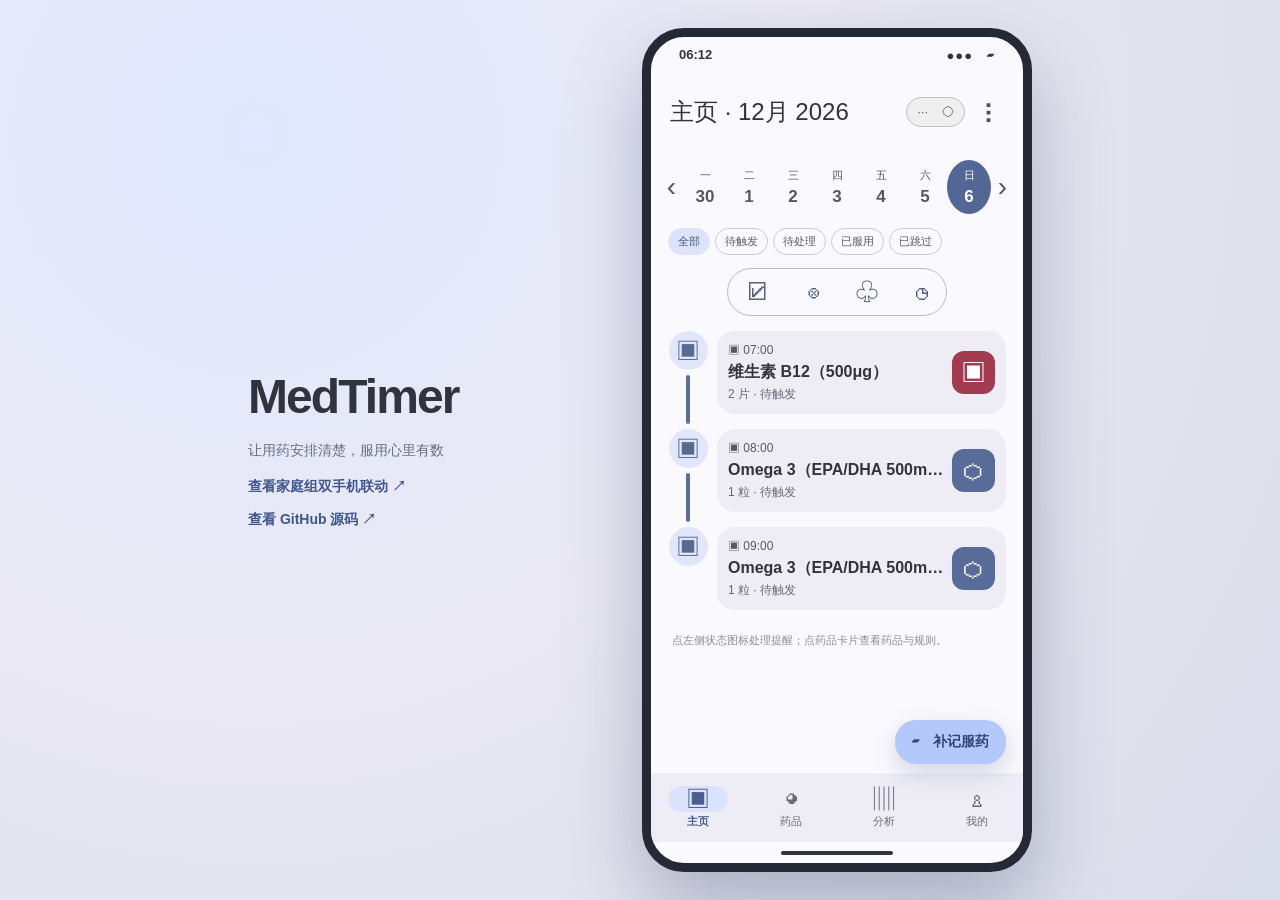
==== commit 4986a8ee: "Add linked two-phone family demo" ====
--- a/index.html
+++ b/index.html
@@ -6,12 +6,13 @@
   <meta name="theme-color" content="#faf9fe">
   <meta name="description" content="MedTimer 中文微信小程序界面与交互预览。">
   <title>MedTimer · 微信小程序预览</title>
-  <link rel="stylesheet" href="./styles.css?v=family-my-1">
+  <script>if (new URLSearchParams(location.search).has("familyPreview")) document.documentElement.classList.add("family-embed");</script>
+  <link rel="stylesheet" href="./styles.css?v=family-sync-2">
 </head>
 <body>
-  <div class="preview-context"><strong>MedTimer</strong><p>让用药安排清楚，服用心里有数</p><a href="https://github.com/ranielZhang/medtimer-zh-web-demo">查看 GitHub 源码 ↗</a></div>
+  <div class="preview-context"><strong>MedTimer</strong><p>让用药安排清楚，服用心里有数</p><a href="./family-demo.html">查看家庭组双手机联动 ↗</a><a href="https://github.com/ranielZhang/medtimer-zh-web-demo">查看 GitHub 源码 ↗</a></div>
   <div class="phone" id="phone"><div class="status-bar"><span id="clock">09:41</span><span class="status-signals">●●●　▰</span></div><div id="app" class="app"></div><div class="home-indicator"></div></div>
-  <script src="./miniprogram/lib/model.js?v=family-my-1"></script>
-  <script src="./app.js?v=family-my-1" defer></script>
+  <script src="./miniprogram/lib/model.js?v=family-sync-2"></script>
+  <script src="./app.js?v=family-sync-2" defer></script>
 </body>
 </html>
--- a/styles.css
+++ b/styles.css
@@ -5,3 +5,4 @@
 .chart-axis{height:18px;display:flex;align-items:flex-start;color:#6b6f7c;font-size:9px;line-height:1;white-space:nowrap}.chart-axis>span{flex:1;min-width:0;text-align:center}.chart-axis.range-30>span{flex:1 1 0}
 .family-intro{display:flex;flex-direction:column;text-align:center;padding:20px 10px 14px}.family-intro h2{font-size:20px;margin:12px 0 8px}.family-intro p,.family-card p{font-size:12px;line-height:1.65;color:#717686}.family-icon{width:58px;height:58px;margin:auto;border-radius:20px;background:#dce3fb;color:#526797;display:flex;align-items:center;justify-content:center;font-size:32px}.family-card{background:var(--card);border-radius:18px;padding:17px;margin-bottom:12px}.family-card h3{font-size:15px;margin:0 0 8px}.family-primary,.family-secondary,.family-leave{width:100%;border:0;border-radius:22px;padding:11px 14px;font-size:13px;font-weight:700}.family-primary{background:var(--blue);color:white}.family-secondary{background:#dce3fb;color:#455a8d}.family-code-card{text-align:center;padding:22px 17px}.family-eyebrow{display:block;font-size:12px;color:#6f7482}.family-code{display:block;font-size:36px;letter-spacing:7px;color:var(--blue);margin:11px 0}.family-member{display:flex;align-items:center;gap:11px;padding:11px 0;border-top:1px solid var(--line)}.family-avatar{width:38px;height:38px;border-radius:50%;display:flex;align-items:center;justify-content:center;background:#dce3fb;color:#526797;font-weight:700}.family-member>span:nth-child(2){flex:1;display:flex;flex-direction:column;gap:4px}.family-member small{font-size:11px;color:#777c89}.family-member em{font-style:normal;color:#536797;font-size:11px}.family-leave{background:#f8e5e9;color:#a23b50;margin:4px 0 8px}
 .mine-profile{display:flex;align-items:center;gap:12px;background:var(--card);border-radius:18px;padding:17px;margin-bottom:12px}.mine-avatar{width:46px;height:46px;border-radius:50%;display:flex;align-items:center;justify-content:center;background:#dce3fb;color:#526797;font-size:18px;font-weight:700;flex:none}.mine-profile>div:nth-child(2){flex:1;display:flex;flex-direction:column;gap:5px}.mine-profile strong{font-size:15px}.mine-profile small,.mine-muted{font-size:11px;color:#777c89}.mine-chevron{color:#818694;font-size:24px}.mine-stats{display:flex;gap:10px;margin-bottom:12px}.mine-stats>div{background:var(--card);border-radius:16px;padding:14px;flex:1;display:flex;align-items:baseline;gap:8px}.mine-stats strong{color:var(--blue);font-size:24px}.mine-row{width:100%;display:flex;align-items:center;gap:12px;background:var(--card);border:0;border-radius:16px;padding:14px;margin-bottom:9px;text-align:left;color:var(--ink)}.mine-row-icon{width:35px;height:35px;border-radius:12px;background:#dce3fb;color:#536797;display:flex;align-items:center;justify-content:center;font-size:19px;flex:none}.mine-row>span:nth-child(2){flex:1;display:flex;flex-direction:column;gap:4px}.mine-row strong{font-size:13px}.mine-row small{font-size:11px;color:#777c89}.mine-row>b{font-size:20px;color:#818694;font-weight:400}
+.family-embed body{min-height:100vh;background:transparent;display:flex;justify-content:center;align-items:flex-start;gap:0;padding:8px 0}.family-embed .preview-context{display:none}.family-embed .phone{width:min(400px,100vw);height:calc(100vh - 16px);min-height:0;border:9px solid #252936;border-radius:42px;box-shadow:0 18px 36px #3f486b44;margin:0 auto}@media(max-width:800px){.family-embed body{padding:8px 0;background:transparent}.family-embed .phone{width:min(400px,100vw - 12px);height:calc(100dvh - 16px);min-height:0;border:9px solid #252936;border-radius:42px;box-shadow:0 18px 36px #3f486b44}}
